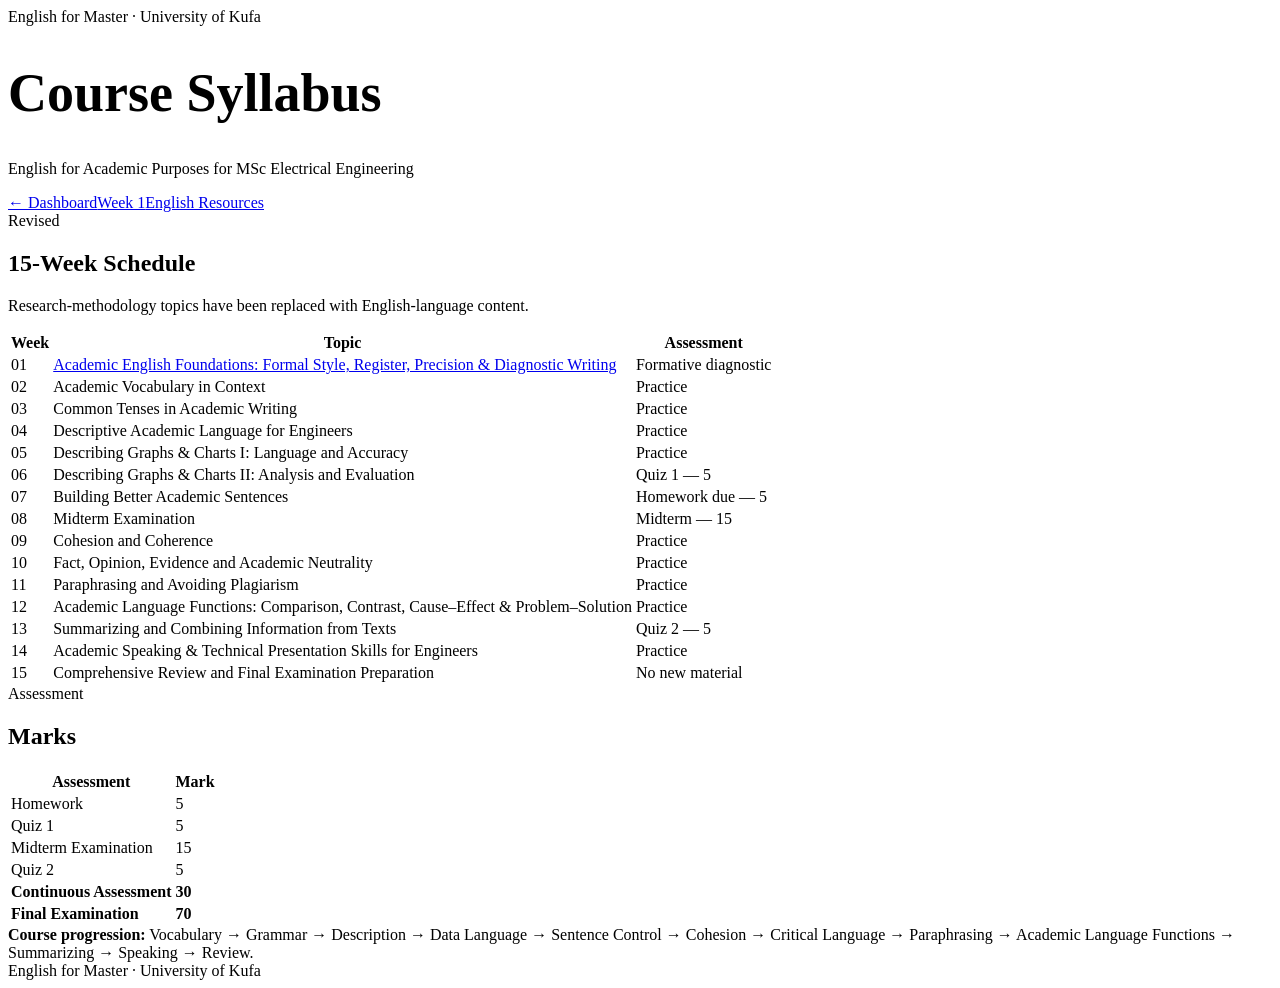
==== syllabus.html @ b372c128 "Add revised course syllabus" ====
<!doctype html><html lang="en"><head><meta charset="utf-8"><meta name="viewport" content="width=device-width,initial-scale=1"><title>Course Syllabus | English for Master</title><link rel="stylesheet" href="/style.css"></head><body><div class="wrap"><div class="site"><header><div class="ey">English for Master · University of Kufa</div><h1 class="hero" style="font-size:clamp(36px,5vw,54px)">Course Syllabus</h1><p class="deck">English for Academic Purposes for MSc Electrical Engineering</p><div class="actions"><a class="btn" href="/">← Dashboard</a><a class="btn alt" href="/week01.html">Week 1</a><a class="btn" href="/sources.html">English Resources</a></div></header><main><section><div class="head"><div><span class="label">Revised</span><h2>15-Week Schedule</h2></div><p>Research-methodology topics have been replaced with English-language content.</p></div><table><tr><th>Week</th><th>Topic</th><th>Assessment</th></tr><tr><td>01</td><td><a href="/week01.html">Academic English Foundations: Formal Style, Register, Precision & Diagnostic Writing</a></td><td>Formative diagnostic</td></tr><tr><td>02</td><td>Academic Vocabulary in Context</td><td>Practice</td></tr><tr><td>03</td><td>Common Tenses in Academic Writing</td><td>Practice</td></tr><tr><td>04</td><td>Descriptive Academic Language for Engineers</td><td>Practice</td></tr><tr><td>05</td><td>Describing Graphs & Charts I: Language and Accuracy</td><td>Practice</td></tr><tr><td>06</td><td>Describing Graphs & Charts II: Analysis and Evaluation</td><td>Quiz 1 — 5</td></tr><tr><td>07</td><td>Building Better Academic Sentences</td><td>Homework due — 5</td></tr><tr><td>08</td><td>Midterm Examination</td><td>Midterm — 15</td></tr><tr><td>09</td><td>Cohesion and Coherence</td><td>Practice</td></tr><tr><td>10</td><td>Fact, Opinion, Evidence and Academic Neutrality</td><td>Practice</td></tr><tr><td>11</td><td>Paraphrasing and Avoiding Plagiarism</td><td>Practice</td></tr><tr><td>12</td><td>Academic Language Functions: Comparison, Contrast, Cause–Effect & Problem–Solution</td><td>Practice</td></tr><tr><td>13</td><td>Summarizing and Combining Information from Texts</td><td>Quiz 2 — 5</td></tr><tr><td>14</td><td>Academic Speaking & Technical Presentation Skills for Engineers</td><td>Practice</td></tr><tr><td>15</td><td>Comprehensive Review and Final Examination Preparation</td><td>No new material</td></tr></table></section><section><div class="head"><div><span class="label">Assessment</span><h2>Marks</h2></div></div><table><tr><th>Assessment</th><th>Mark</th></tr><tr><td>Homework</td><td>5</td></tr><tr><td>Quiz 1</td><td>5</td></tr><tr><td>Midterm Examination</td><td>15</td></tr><tr><td>Quiz 2</td><td>5</td></tr><tr><td><strong>Continuous Assessment</strong></td><td><strong>30</strong></td></tr><tr><td><strong>Final Examination</strong></td><td><strong>70</strong></td></tr></table></section><section><div class="note"><strong>Course progression:</strong> Vocabulary → Grammar → Description → Data Language → Sentence Control → Cohesion → Critical Language → Paraphrasing → Academic Language Functions → Summarizing → Speaking → Review.</div></section></main><footer>English for Master · University of Kufa</footer></div></div></body></html>
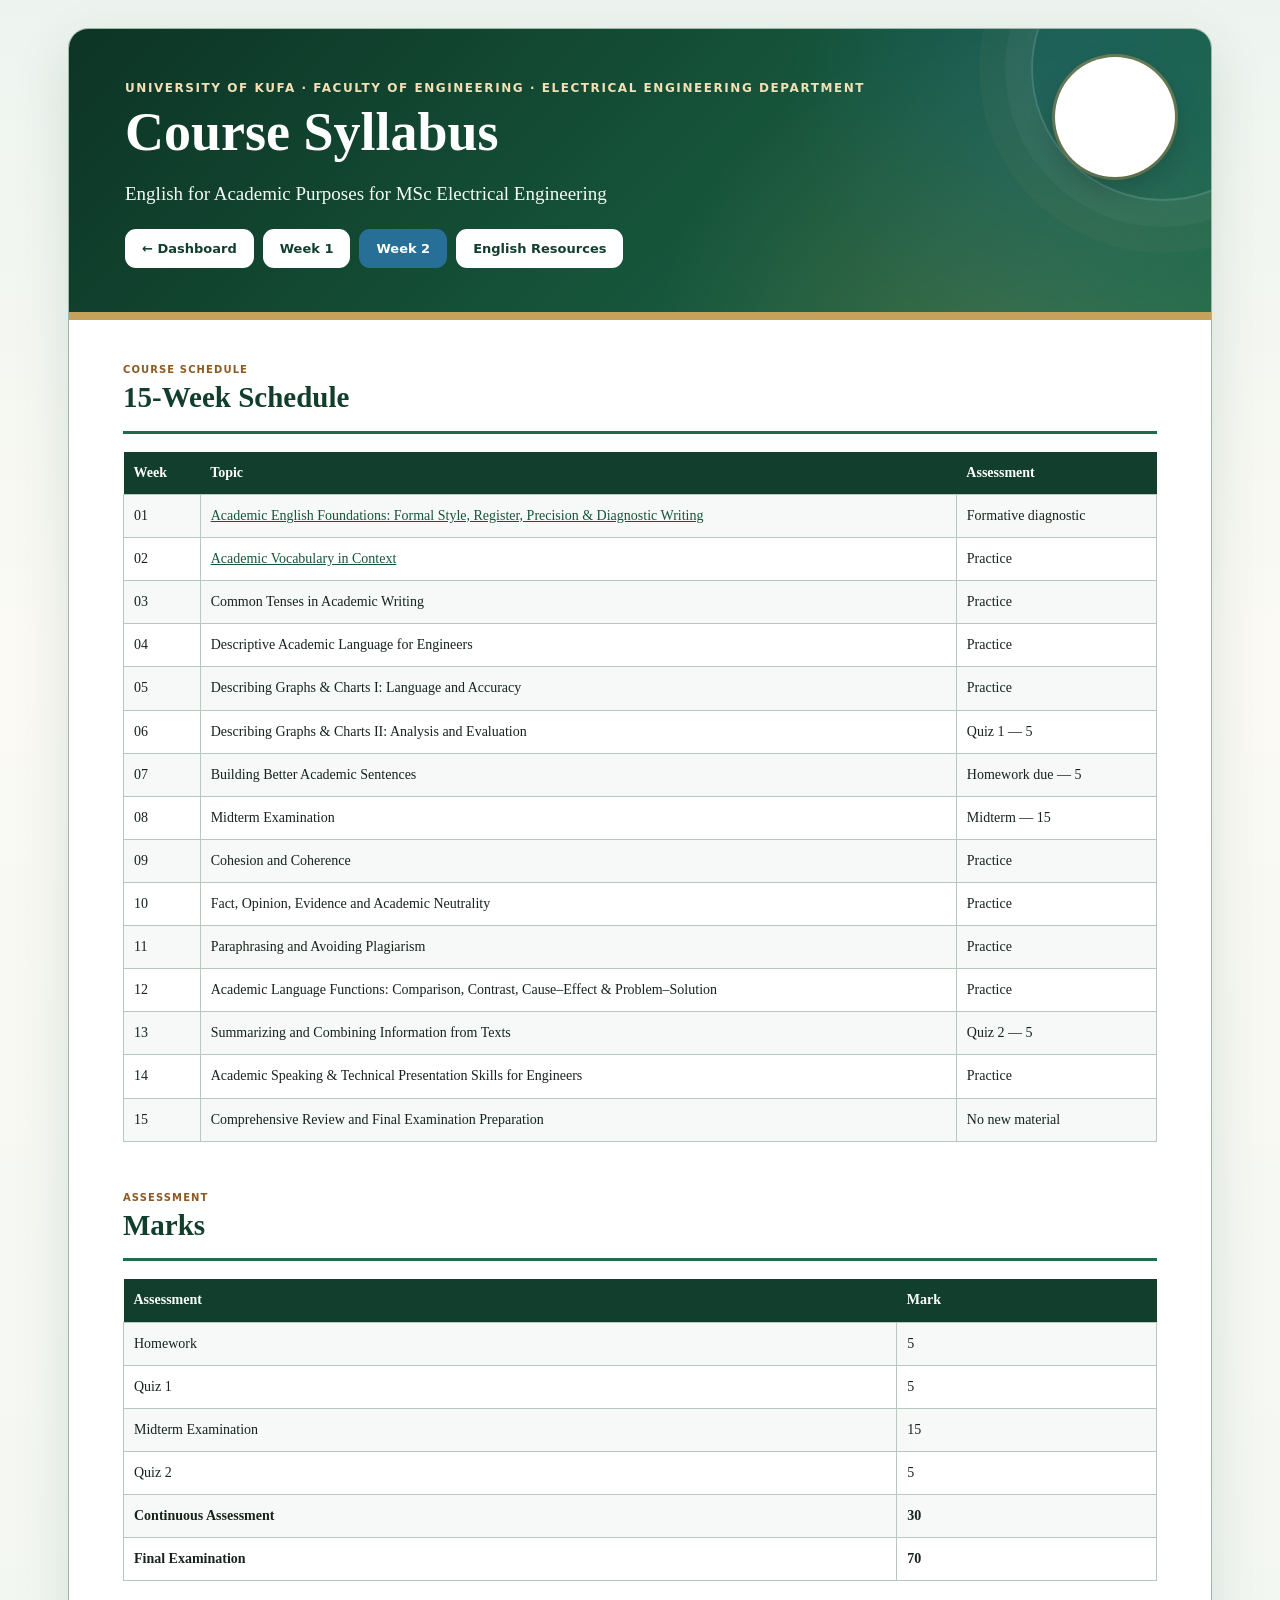
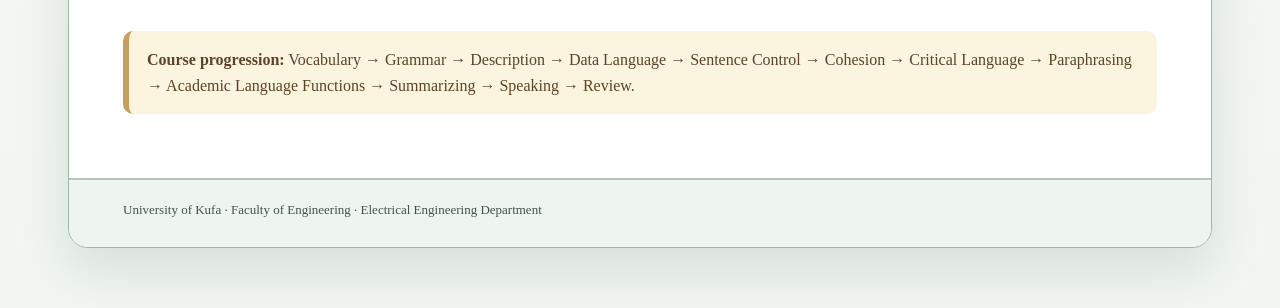
==== commit 1b2373a6: "Link Week 2 from syllabus" ====
--- a/syllabus.html
+++ b/syllabus.html
@@ -1 +1 @@
-<!doctype html><html lang="en"><head><meta charset="utf-8"><meta name="viewport" content="width=device-width,initial-scale=1"><title>Course Syllabus | English for Master</title><link rel="stylesheet" href="/style.css"></head><body><div class="wrap"><div class="site"><header><div class="ey">English for Master · University of Kufa</div><h1 class="hero" style="font-size:clamp(36px,5vw,54px)">Course Syllabus</h1><p class="deck">English for Academic Purposes for MSc Electrical Engineering</p><div class="actions"><a class="btn" href="/">← Dashboard</a><a class="btn alt" href="/week01.html">Week 1</a><a class="btn" href="/sources.html">English Resources</a></div></header><main><section><div class="head"><div><span class="label">Revised</span><h2>15-Week Schedule</h2></div><p>Research-methodology topics have been replaced with English-language content.</p></div><table><tr><th>Week</th><th>Topic</th><th>Assessment</th></tr><tr><td>01</td><td><a href="/week01.html">Academic English Foundations: Formal Style, Register, Precision & Diagnostic Writing</a></td><td>Formative diagnostic</td></tr><tr><td>02</td><td>Academic Vocabulary in Context</td><td>Practice</td></tr><tr><td>03</td><td>Common Tenses in Academic Writing</td><td>Practice</td></tr><tr><td>04</td><td>Descriptive Academic Language for Engineers</td><td>Practice</td></tr><tr><td>05</td><td>Describing Graphs & Charts I: Language and Accuracy</td><td>Practice</td></tr><tr><td>06</td><td>Describing Graphs & Charts II: Analysis and Evaluation</td><td>Quiz 1 — 5</td></tr><tr><td>07</td><td>Building Better Academic Sentences</td><td>Homework due — 5</td></tr><tr><td>08</td><td>Midterm Examination</td><td>Midterm — 15</td></tr><tr><td>09</td><td>Cohesion and Coherence</td><td>Practice</td></tr><tr><td>10</td><td>Fact, Opinion, Evidence and Academic Neutrality</td><td>Practice</td></tr><tr><td>11</td><td>Paraphrasing and Avoiding Plagiarism</td><td>Practice</td></tr><tr><td>12</td><td>Academic Language Functions: Comparison, Contrast, Cause–Effect & Problem–Solution</td><td>Practice</td></tr><tr><td>13</td><td>Summarizing and Combining Information from Texts</td><td>Quiz 2 — 5</td></tr><tr><td>14</td><td>Academic Speaking & Technical Presentation Skills for Engineers</td><td>Practice</td></tr><tr><td>15</td><td>Comprehensive Review and Final Examination Preparation</td><td>No new material</td></tr></table></section><section><div class="head"><div><span class="label">Assessment</span><h2>Marks</h2></div></div><table><tr><th>Assessment</th><th>Mark</th></tr><tr><td>Homework</td><td>5</td></tr><tr><td>Quiz 1</td><td>5</td></tr><tr><td>Midterm Examination</td><td>15</td></tr><tr><td>Quiz 2</td><td>5</td></tr><tr><td><strong>Continuous Assessment</strong></td><td><strong>30</strong></td></tr><tr><td><strong>Final Examination</strong></td><td><strong>70</strong></td></tr></table></section><section><div class="note"><strong>Course progression:</strong> Vocabulary → Grammar → Description → Data Language → Sentence Control → Cohesion → Critical Language → Paraphrasing → Academic Language Functions → Summarizing → Speaking → Review.</div></section></main><footer>English for Master · University of Kufa</footer></div></div></body></html>+<!doctype html><html lang="en"><head><meta charset="utf-8"><meta name="viewport" content="width=device-width,initial-scale=1"><meta name="theme-color" content="#155239"><title>Course Syllabus | English for Master</title><link rel="stylesheet" href="/style.css"><link rel="stylesheet" href="/kufa-theme.css"></head><body><div class="wrap"><div class="site"><header><div class="ey">University of Kufa · Faculty of Engineering · Electrical Engineering Department</div><h1 class="hero" style="font-size:clamp(36px,5vw,54px)">Course Syllabus</h1><p class="deck">English for Academic Purposes for MSc Electrical Engineering</p><div class="actions"><a class="btn" href="/">← Dashboard</a><a class="btn" href="/week01.html">Week 1</a><a class="btn alt" href="/week02.html">Week 2</a><a class="btn" href="/sources.html">English Resources</a></div></header><main><section><div class="head"><div><span class="label">Course schedule</span><h2>15-Week Schedule</h2></div></div><table><tr><th>Week</th><th>Topic</th><th>Assessment</th></tr><tr><td>01</td><td><a href="/week01.html">Academic English Foundations: Formal Style, Register, Precision & Diagnostic Writing</a></td><td>Formative diagnostic</td></tr><tr><td>02</td><td><a href="/week02.html">Academic Vocabulary in Context</a></td><td>Practice</td></tr><tr><td>03</td><td>Common Tenses in Academic Writing</td><td>Practice</td></tr><tr><td>04</td><td>Descriptive Academic Language for Engineers</td><td>Practice</td></tr><tr><td>05</td><td>Describing Graphs & Charts I: Language and Accuracy</td><td>Practice</td></tr><tr><td>06</td><td>Describing Graphs & Charts II: Analysis and Evaluation</td><td>Quiz 1 — 5</td></tr><tr><td>07</td><td>Building Better Academic Sentences</td><td>Homework due — 5</td></tr><tr><td>08</td><td>Midterm Examination</td><td>Midterm — 15</td></tr><tr><td>09</td><td>Cohesion and Coherence</td><td>Practice</td></tr><tr><td>10</td><td>Fact, Opinion, Evidence and Academic Neutrality</td><td>Practice</td></tr><tr><td>11</td><td>Paraphrasing and Avoiding Plagiarism</td><td>Practice</td></tr><tr><td>12</td><td>Academic Language Functions: Comparison, Contrast, Cause–Effect & Problem–Solution</td><td>Practice</td></tr><tr><td>13</td><td>Summarizing and Combining Information from Texts</td><td>Quiz 2 — 5</td></tr><tr><td>14</td><td>Academic Speaking & Technical Presentation Skills for Engineers</td><td>Practice</td></tr><tr><td>15</td><td>Comprehensive Review and Final Examination Preparation</td><td>No new material</td></tr></table></section><section><div class="head"><div><span class="label">Assessment</span><h2>Marks</h2></div></div><table><tr><th>Assessment</th><th>Mark</th></tr><tr><td>Homework</td><td>5</td></tr><tr><td>Quiz 1</td><td>5</td></tr><tr><td>Midterm Examination</td><td>15</td></tr><tr><td>Quiz 2</td><td>5</td></tr><tr><td><strong>Continuous Assessment</strong></td><td><strong>30</strong></td></tr><tr><td><strong>Final Examination</strong></td><td><strong>70</strong></td></tr></table></section><section><div class="note"><strong>Course progression:</strong> Vocabulary → Grammar → Description → Data Language → Sentence Control → Cohesion → Critical Language → Paraphrasing → Academic Language Functions → Summarizing → Speaking → Review.</div></section></main><footer>University of Kufa · Faculty of Engineering · Electrical Engineering Department</footer></div></div></body></html>
--- a/style.css
+++ b/style.css
@@ -0,0 +1,3 @@
+@import url('/base-style.css');
+@import url('/kufa-theme.css');
+@import url('/logo-fix.css');
--- a/kufa-theme.css
+++ b/kufa-theme.css
@@ -0,0 +1,171 @@
+/* University of Kufa inspired institutional theme
+   Palette direction follows the University's green-led visual identity and
+   the Faculty of Engineering's green / blue / gold accents. */
+:root{
+  --navy:#123f2d;
+  --blue:#1f6b4a;
+  --cyan:#276f97;
+  --gold:#c6a15b;
+  --orange:#a86c27;
+  --ink:#17231d;
+  --muted:#4d5e55;
+  --line:#b7c8bd;
+  --soft:#f3f7f4;
+  --green:#1f6b4a;
+  --kufa-green:#1f6b4a;
+  --kufa-green-dark:#123f2d;
+  --kufa-blue:#276f97;
+  --kufa-gold:#c6a15b;
+  --kufa-ivory:#fbfaf4;
+}
+
+body{
+  background:linear-gradient(180deg,#edf4ef 0,#fbfaf4 34%,#f1f6f2 100%);
+  color:var(--ink);
+}
+a{color:#15563b}
+.site{
+  border-color:#9eb8a8;
+  box-shadow:0 20px 55px rgba(18,63,45,.13);
+}
+header{
+  position:relative;
+  overflow:hidden;
+  padding-right:190px;
+  background:
+    radial-gradient(circle at 88% 16%,rgba(39,111,151,.32),transparent 28%),
+    radial-gradient(circle at 80% 120%,rgba(198,161,91,.18),transparent 34%),
+    linear-gradient(135deg,#0d3425 0%,#155239 52%,#1f6b4a 100%);
+  border-bottom:8px solid var(--kufa-gold);
+}
+/* Official University of Kufa seal, sourced from a University of Kufa faculty site. */
+header::before{
+  content:"";
+  position:absolute;
+  top:28px;
+  right:36px;
+  width:112px;
+  height:112px;
+  z-index:3;
+  border-radius:50%;
+  border:4px solid rgba(255,255,255,.92);
+  background:#fff url('https://physicalplanning.uokufa.edu.iq/wp-content/uploads/2020/03/%D8%B4%D8%B9%D8%A7%D8%B1-%D8%A7%D9%84%D8%AC%D8%A7%D9%85%D8%B9%D8%A9.jpg') center/92% auto no-repeat;
+  box-shadow:0 10px 28px rgba(0,0,0,.20),0 0 0 3px rgba(198,161,91,.45);
+}
+header::after{
+  content:"";
+  position:absolute;
+  width:260px;
+  height:260px;
+  right:-84px;
+  top:-92px;
+  border:2px solid rgba(255,255,255,.16);
+  border-radius:50%;
+  box-shadow:0 0 0 26px rgba(255,255,255,.035),0 0 0 52px rgba(198,161,91,.045);
+  pointer-events:none;
+}
+.ey{color:#f3dfb4;letter-spacing:.13em}
+.ey,.hero,.deck,.actions{position:relative;z-index:4}
+.hero,.deck,.actions{position:relative;z-index:4}
+.deck{color:#f6fbf7}
+.btn{color:var(--kufa-green-dark);border-color:#fff;background:#fff}
+.btn.alt{background:var(--kufa-blue);border-color:var(--kufa-blue);color:#fff}
+.btn.gold{background:var(--kufa-gold);border-color:var(--kufa-gold);color:#2f281d}
+.btn:hover{filter:brightness(.97)}
+
+nav{
+  background:#fff;
+  border-bottom:3px solid var(--kufa-gold);
+}
+nav a{color:#214b38}
+nav a:hover{background:var(--kufa-green);color:#fff}
+.week-page nav{
+  background:rgba(255,255,255,.97);
+  box-shadow:0 8px 20px rgba(18,63,45,.12);
+  border-bottom:3px solid var(--kufa-gold);
+}
+.week-page nav .nav-brand{background:var(--kufa-green-dark);border-color:var(--kufa-green-dark)}
+
+.head{border-bottom-color:var(--kufa-green)}
+.head h2,.card h3,.task h3,.resource h3,.resource-pro h3,.week h3,.outcome b,.micro strong{color:var(--kufa-green-dark)}
+.label,.section-kicker{color:#8b5b24}
+.key{color:#123f2d;background:linear-gradient(transparent 67%,#efe0b9 67%)}
+
+.card,.task,.week,.resource,.resource-pro,.slot,.outcome{border-color:var(--line)}
+.card{box-shadow:0 5px 16px rgba(18,63,45,.045)}
+.note{border-left-color:var(--kufa-gold);background:#fbf4df;color:#5b4427}
+.source{border-left-color:var(--kufa-green);background:#eef6f1;color:#214b38}
+.takeaway{background:#edf5ef;border-color:#a8c6b2;color:#244d39}
+.takeaway strong{color:#15563b}
+.lecture-callout{background:linear-gradient(135deg,#123f2d,#1f6b4a)}
+.lecture-callout strong{color:#f2d9a3}
+
+.outcome{border-top-color:var(--kufa-green)}
+.outcome:nth-child(2){border-top-color:var(--kufa-blue)}
+.outcome:nth-child(3){border-top-color:var(--kufa-gold)}
+.outcome:nth-child(4){border-top-color:#557d4b}
+
+th{background:var(--kufa-green-dark)}
+tr:nth-child(even) td{background:#f6f9f7}
+.slot .time{color:#15563b}
+.slot.break{background:#fbf4df;border-color:#d7bd83}
+
+.bad{background:#fff1ef}
+.good{background:#edf7f1;border-left-color:var(--kufa-green)}
+.prompt{background:#f5f8f6}
+.reveal-btn{border-color:var(--kufa-green);color:#15563b}
+.reveal-btn:hover{background:var(--kufa-green);color:#fff}
+.answer-key{border-color:#8fc3a6;border-left-color:var(--kufa-green);background:#eef8f2}
+.hedge-tools span{background:#edf5ef;color:#15563b;border-color:#a9cbb6}
+.conditions{background:#fbf4df;border-color:#d8bd82;color:#5b4427}
+.student-answer-note{background:#edf5ef;border-color:#b5cdbd;color:#365346}
+.practice-bank{border-color:#b7c8bd;background:linear-gradient(180deg,#f4f8f5,#fff)}
+.practice-badge{background:#e9f4ed;color:#15563b;border-color:#9bc3aa}
+.data-card,.choice-row{border-color:#c5d3ca;background:#f7faf8}
+.editing-passage{border-color:#d0b26f;background:#fbf6e7}
+
+.week{border-top-color:var(--kufa-green)}
+.week:nth-child(3n+2){border-top-color:var(--kufa-blue)}
+.week:nth-child(3n){border-top-color:var(--kufa-gold)}
+.week.review{background:#eef5f0;border-top-color:var(--kufa-green-dark)}
+.num{background:var(--kufa-green)}
+.status{background:#edf5ef;color:#15563b;border-color:#a7c8b3}
+.ready{background:#e9f5ee;color:#14593d;border-color:#8fc3a6}
+.open{border-color:var(--kufa-green);color:#15563b}
+
+.error-grid .card{border-top-color:var(--kufa-green)}
+.error-grid .card:nth-child(2){border-top-color:var(--kufa-blue)}
+.error-grid .card:nth-child(3){border-top-color:var(--kufa-gold)}
+.error-grid .card:nth-child(4){border-top-color:#7d6b43}
+.error-grid .card:nth-child(5){border-top-color:#527b49}
+.error-grid .card:nth-child(6){border-top-color:#466f65}
+
+.paper-phrase{
+  text-decoration-color:var(--kufa-gold)!important;
+}
+.paper-phrase::selection{background:#efe0b9}
+
+.completion{background:var(--kufa-green-dark)}
+.completebtn{background:var(--kufa-gold);color:#2f281d}
+.completebtn.done{background:#9cc6a9;color:#123f2d}
+footer{background:#eef5f0;border-top-color:#b2c7b9;color:#405449}
+
+@media(max-width:680px){
+  header{padding-right:22px}
+  header::before{
+    position:relative;
+    display:block;
+    top:auto;
+    right:auto;
+    width:78px;
+    height:78px;
+    margin:0 0 14px auto;
+    border-width:3px;
+  }
+}
+
+@media print{
+  header{background:#155239!important;border-bottom-color:#c6a15b!important;padding-right:120px}
+  header::before{width:72px;height:72px;top:9mm;right:8mm;box-shadow:none}
+  th{background:#123f2d!important}
+}
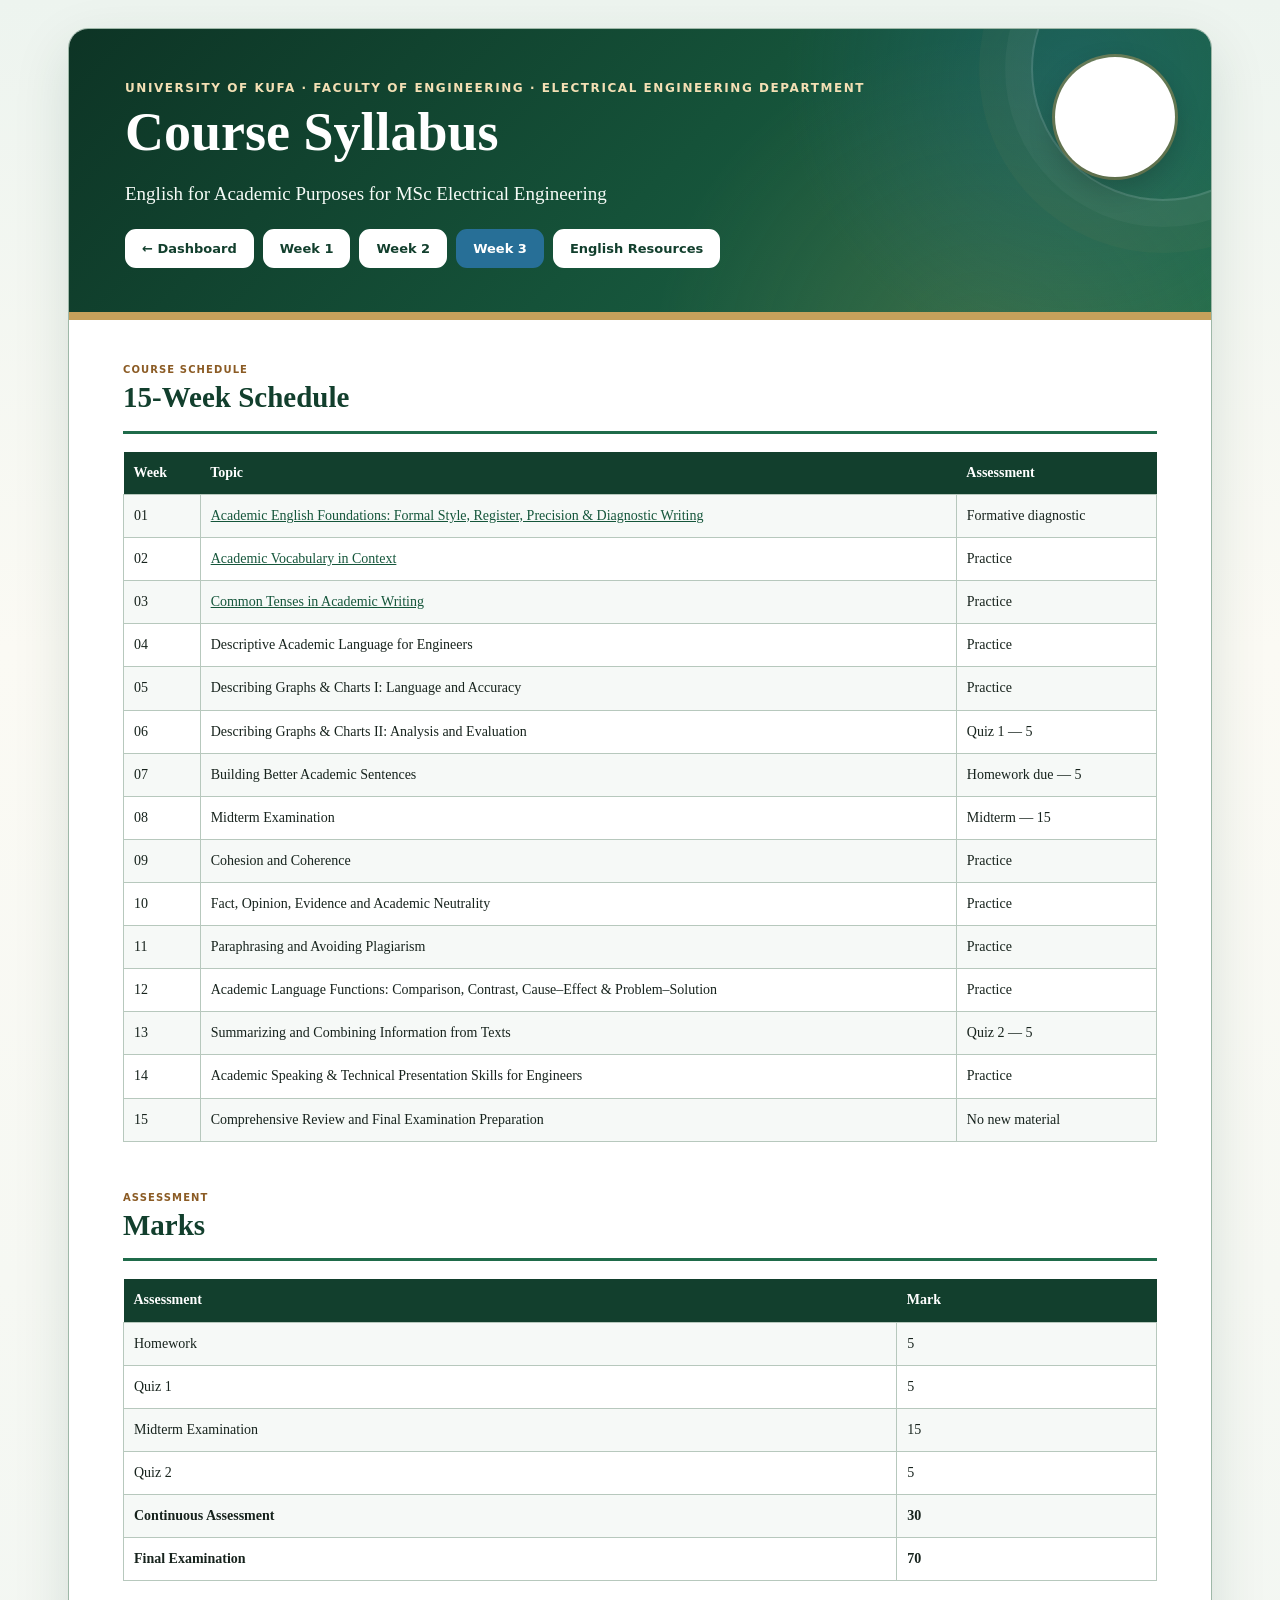
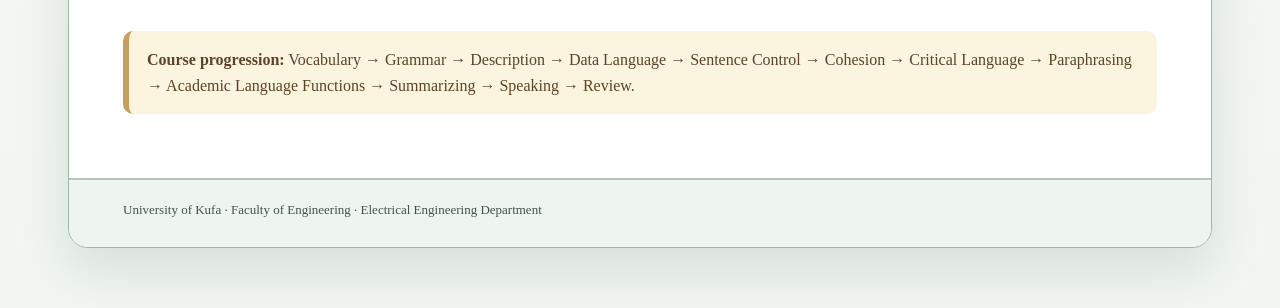
==== commit 2d890e6e: "Link Week 3 from syllabus" ====
--- a/syllabus.html
+++ b/syllabus.html
@@ -1 +1 @@
-<!doctype html><html lang="en"><head><meta charset="utf-8"><meta name="viewport" content="width=device-width,initial-scale=1"><meta name="theme-color" content="#155239"><title>Course Syllabus | English for Master</title><link rel="stylesheet" href="/style.css"><link rel="stylesheet" href="/kufa-theme.css"></head><body><div class="wrap"><div class="site"><header><div class="ey">University of Kufa · Faculty of Engineering · Electrical Engineering Department</div><h1 class="hero" style="font-size:clamp(36px,5vw,54px)">Course Syllabus</h1><p class="deck">English for Academic Purposes for MSc Electrical Engineering</p><div class="actions"><a class="btn" href="/">← Dashboard</a><a class="btn" href="/week01.html">Week 1</a><a class="btn alt" href="/week02.html">Week 2</a><a class="btn" href="/sources.html">English Resources</a></div></header><main><section><div class="head"><div><span class="label">Course schedule</span><h2>15-Week Schedule</h2></div></div><table><tr><th>Week</th><th>Topic</th><th>Assessment</th></tr><tr><td>01</td><td><a href="/week01.html">Academic English Foundations: Formal Style, Register, Precision & Diagnostic Writing</a></td><td>Formative diagnostic</td></tr><tr><td>02</td><td><a href="/week02.html">Academic Vocabulary in Context</a></td><td>Practice</td></tr><tr><td>03</td><td>Common Tenses in Academic Writing</td><td>Practice</td></tr><tr><td>04</td><td>Descriptive Academic Language for Engineers</td><td>Practice</td></tr><tr><td>05</td><td>Describing Graphs & Charts I: Language and Accuracy</td><td>Practice</td></tr><tr><td>06</td><td>Describing Graphs & Charts II: Analysis and Evaluation</td><td>Quiz 1 — 5</td></tr><tr><td>07</td><td>Building Better Academic Sentences</td><td>Homework due — 5</td></tr><tr><td>08</td><td>Midterm Examination</td><td>Midterm — 15</td></tr><tr><td>09</td><td>Cohesion and Coherence</td><td>Practice</td></tr><tr><td>10</td><td>Fact, Opinion, Evidence and Academic Neutrality</td><td>Practice</td></tr><tr><td>11</td><td>Paraphrasing and Avoiding Plagiarism</td><td>Practice</td></tr><tr><td>12</td><td>Academic Language Functions: Comparison, Contrast, Cause–Effect & Problem–Solution</td><td>Practice</td></tr><tr><td>13</td><td>Summarizing and Combining Information from Texts</td><td>Quiz 2 — 5</td></tr><tr><td>14</td><td>Academic Speaking & Technical Presentation Skills for Engineers</td><td>Practice</td></tr><tr><td>15</td><td>Comprehensive Review and Final Examination Preparation</td><td>No new material</td></tr></table></section><section><div class="head"><div><span class="label">Assessment</span><h2>Marks</h2></div></div><table><tr><th>Assessment</th><th>Mark</th></tr><tr><td>Homework</td><td>5</td></tr><tr><td>Quiz 1</td><td>5</td></tr><tr><td>Midterm Examination</td><td>15</td></tr><tr><td>Quiz 2</td><td>5</td></tr><tr><td><strong>Continuous Assessment</strong></td><td><strong>30</strong></td></tr><tr><td><strong>Final Examination</strong></td><td><strong>70</strong></td></tr></table></section><section><div class="note"><strong>Course progression:</strong> Vocabulary → Grammar → Description → Data Language → Sentence Control → Cohesion → Critical Language → Paraphrasing → Academic Language Functions → Summarizing → Speaking → Review.</div></section></main><footer>University of Kufa · Faculty of Engineering · Electrical Engineering Department</footer></div></div></body></html>+<!doctype html><html lang="en"><head><meta charset="utf-8"><meta name="viewport" content="width=device-width,initial-scale=1"><meta name="theme-color" content="#155239"><title>Course Syllabus | English for Master</title><link rel="stylesheet" href="/style.css"><link rel="stylesheet" href="/kufa-theme.css"></head><body><div class="wrap"><div class="site"><header><div class="ey">University of Kufa · Faculty of Engineering · Electrical Engineering Department</div><h1 class="hero" style="font-size:clamp(36px,5vw,54px)">Course Syllabus</h1><p class="deck">English for Academic Purposes for MSc Electrical Engineering</p><div class="actions"><a class="btn" href="/">← Dashboard</a><a class="btn" href="/week01.html">Week 1</a><a class="btn" href="/week02.html">Week 2</a><a class="btn alt" href="/week03.html">Week 3</a><a class="btn" href="/sources.html">English Resources</a></div></header><main><section><div class="head"><div><span class="label">Course schedule</span><h2>15-Week Schedule</h2></div></div><table><tr><th>Week</th><th>Topic</th><th>Assessment</th></tr><tr><td>01</td><td><a href="/week01.html">Academic English Foundations: Formal Style, Register, Precision & Diagnostic Writing</a></td><td>Formative diagnostic</td></tr><tr><td>02</td><td><a href="/week02.html">Academic Vocabulary in Context</a></td><td>Practice</td></tr><tr><td>03</td><td><a href="/week03.html">Common Tenses in Academic Writing</a></td><td>Practice</td></tr><tr><td>04</td><td>Descriptive Academic Language for Engineers</td><td>Practice</td></tr><tr><td>05</td><td>Describing Graphs & Charts I: Language and Accuracy</td><td>Practice</td></tr><tr><td>06</td><td>Describing Graphs & Charts II: Analysis and Evaluation</td><td>Quiz 1 — 5</td></tr><tr><td>07</td><td>Building Better Academic Sentences</td><td>Homework due — 5</td></tr><tr><td>08</td><td>Midterm Examination</td><td>Midterm — 15</td></tr><tr><td>09</td><td>Cohesion and Coherence</td><td>Practice</td></tr><tr><td>10</td><td>Fact, Opinion, Evidence and Academic Neutrality</td><td>Practice</td></tr><tr><td>11</td><td>Paraphrasing and Avoiding Plagiarism</td><td>Practice</td></tr><tr><td>12</td><td>Academic Language Functions: Comparison, Contrast, Cause–Effect & Problem–Solution</td><td>Practice</td></tr><tr><td>13</td><td>Summarizing and Combining Information from Texts</td><td>Quiz 2 — 5</td></tr><tr><td>14</td><td>Academic Speaking & Technical Presentation Skills for Engineers</td><td>Practice</td></tr><tr><td>15</td><td>Comprehensive Review and Final Examination Preparation</td><td>No new material</td></tr></table></section><section><div class="head"><div><span class="label">Assessment</span><h2>Marks</h2></div></div><table><tr><th>Assessment</th><th>Mark</th></tr><tr><td>Homework</td><td>5</td></tr><tr><td>Quiz 1</td><td>5</td></tr><tr><td>Midterm Examination</td><td>15</td></tr><tr><td>Quiz 2</td><td>5</td></tr><tr><td><strong>Continuous Assessment</strong></td><td><strong>30</strong></td></tr><tr><td><strong>Final Examination</strong></td><td><strong>70</strong></td></tr></table></section><section><div class="note"><strong>Course progression:</strong> Vocabulary → Grammar → Description → Data Language → Sentence Control → Cohesion → Critical Language → Paraphrasing → Academic Language Functions → Summarizing → Speaking → Review.</div></section></main><footer>University of Kufa · Faculty of Engineering · Electrical Engineering Department</footer></div></div></body></html>
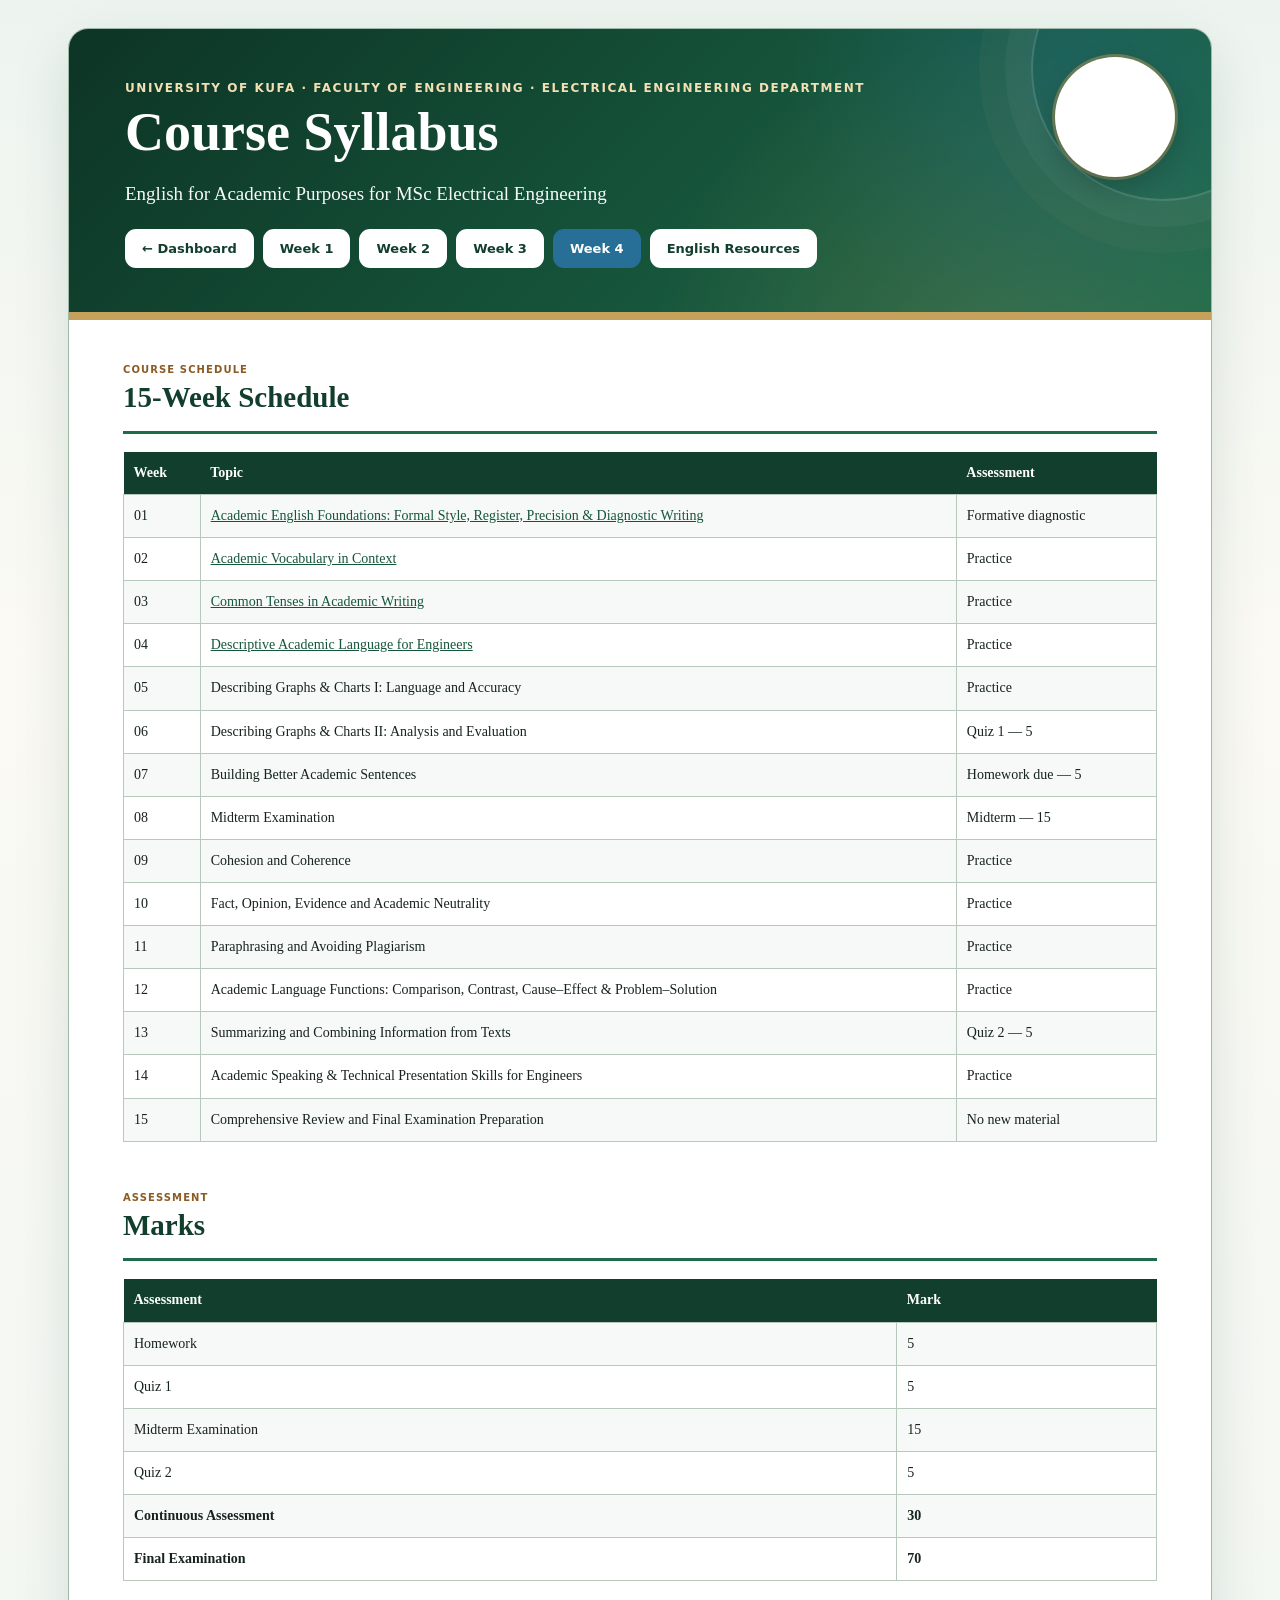
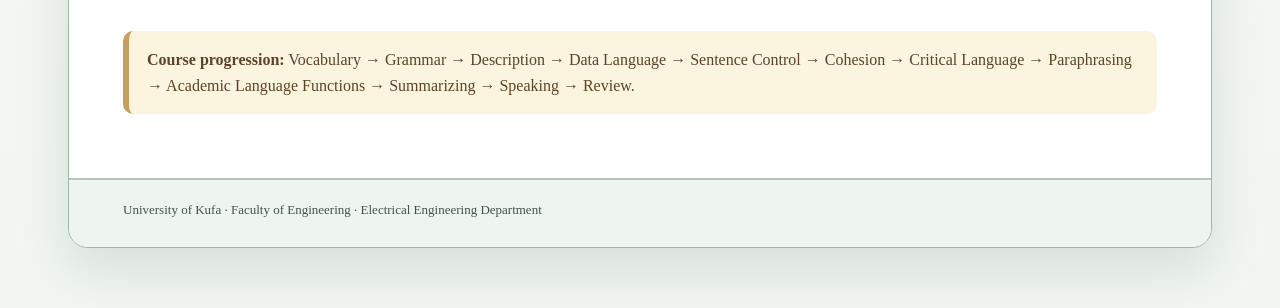
==== commit 6ada3c7e: "Link Week 4 from syllabus" ====
--- a/syllabus.html
+++ b/syllabus.html
@@ -1 +1 @@
-<!doctype html><html lang="en"><head><meta charset="utf-8"><meta name="viewport" content="width=device-width,initial-scale=1"><meta name="theme-color" content="#155239"><title>Course Syllabus | English for Master</title><link rel="stylesheet" href="/style.css"><link rel="stylesheet" href="/kufa-theme.css"></head><body><div class="wrap"><div class="site"><header><div class="ey">University of Kufa · Faculty of Engineering · Electrical Engineering Department</div><h1 class="hero" style="font-size:clamp(36px,5vw,54px)">Course Syllabus</h1><p class="deck">English for Academic Purposes for MSc Electrical Engineering</p><div class="actions"><a class="btn" href="/">← Dashboard</a><a class="btn" href="/week01.html">Week 1</a><a class="btn" href="/week02.html">Week 2</a><a class="btn alt" href="/week03.html">Week 3</a><a class="btn" href="/sources.html">English Resources</a></div></header><main><section><div class="head"><div><span class="label">Course schedule</span><h2>15-Week Schedule</h2></div></div><table><tr><th>Week</th><th>Topic</th><th>Assessment</th></tr><tr><td>01</td><td><a href="/week01.html">Academic English Foundations: Formal Style, Register, Precision & Diagnostic Writing</a></td><td>Formative diagnostic</td></tr><tr><td>02</td><td><a href="/week02.html">Academic Vocabulary in Context</a></td><td>Practice</td></tr><tr><td>03</td><td><a href="/week03.html">Common Tenses in Academic Writing</a></td><td>Practice</td></tr><tr><td>04</td><td>Descriptive Academic Language for Engineers</td><td>Practice</td></tr><tr><td>05</td><td>Describing Graphs & Charts I: Language and Accuracy</td><td>Practice</td></tr><tr><td>06</td><td>Describing Graphs & Charts II: Analysis and Evaluation</td><td>Quiz 1 — 5</td></tr><tr><td>07</td><td>Building Better Academic Sentences</td><td>Homework due — 5</td></tr><tr><td>08</td><td>Midterm Examination</td><td>Midterm — 15</td></tr><tr><td>09</td><td>Cohesion and Coherence</td><td>Practice</td></tr><tr><td>10</td><td>Fact, Opinion, Evidence and Academic Neutrality</td><td>Practice</td></tr><tr><td>11</td><td>Paraphrasing and Avoiding Plagiarism</td><td>Practice</td></tr><tr><td>12</td><td>Academic Language Functions: Comparison, Contrast, Cause–Effect & Problem–Solution</td><td>Practice</td></tr><tr><td>13</td><td>Summarizing and Combining Information from Texts</td><td>Quiz 2 — 5</td></tr><tr><td>14</td><td>Academic Speaking & Technical Presentation Skills for Engineers</td><td>Practice</td></tr><tr><td>15</td><td>Comprehensive Review and Final Examination Preparation</td><td>No new material</td></tr></table></section><section><div class="head"><div><span class="label">Assessment</span><h2>Marks</h2></div></div><table><tr><th>Assessment</th><th>Mark</th></tr><tr><td>Homework</td><td>5</td></tr><tr><td>Quiz 1</td><td>5</td></tr><tr><td>Midterm Examination</td><td>15</td></tr><tr><td>Quiz 2</td><td>5</td></tr><tr><td><strong>Continuous Assessment</strong></td><td><strong>30</strong></td></tr><tr><td><strong>Final Examination</strong></td><td><strong>70</strong></td></tr></table></section><section><div class="note"><strong>Course progression:</strong> Vocabulary → Grammar → Description → Data Language → Sentence Control → Cohesion → Critical Language → Paraphrasing → Academic Language Functions → Summarizing → Speaking → Review.</div></section></main><footer>University of Kufa · Faculty of Engineering · Electrical Engineering Department</footer></div></div></body></html>+<!doctype html><html lang="en"><head><meta charset="utf-8"><meta name="viewport" content="width=device-width,initial-scale=1"><meta name="theme-color" content="#155239"><title>Course Syllabus | English for Master</title><link rel="stylesheet" href="/style.css"><link rel="stylesheet" href="/kufa-theme.css"></head><body><div class="wrap"><div class="site"><header><div class="ey">University of Kufa · Faculty of Engineering · Electrical Engineering Department</div><h1 class="hero" style="font-size:clamp(36px,5vw,54px)">Course Syllabus</h1><p class="deck">English for Academic Purposes for MSc Electrical Engineering</p><div class="actions"><a class="btn" href="/">← Dashboard</a><a class="btn" href="/week01.html">Week 1</a><a class="btn" href="/week02.html">Week 2</a><a class="btn" href="/week03.html">Week 3</a><a class="btn alt" href="/week04.html">Week 4</a><a class="btn" href="/sources.html">English Resources</a></div></header><main><section><div class="head"><div><span class="label">Course schedule</span><h2>15-Week Schedule</h2></div></div><table><tr><th>Week</th><th>Topic</th><th>Assessment</th></tr><tr><td>01</td><td><a href="/week01.html">Academic English Foundations: Formal Style, Register, Precision & Diagnostic Writing</a></td><td>Formative diagnostic</td></tr><tr><td>02</td><td><a href="/week02.html">Academic Vocabulary in Context</a></td><td>Practice</td></tr><tr><td>03</td><td><a href="/week03.html">Common Tenses in Academic Writing</a></td><td>Practice</td></tr><tr><td>04</td><td><a href="/week04.html">Descriptive Academic Language for Engineers</a></td><td>Practice</td></tr><tr><td>05</td><td>Describing Graphs & Charts I: Language and Accuracy</td><td>Practice</td></tr><tr><td>06</td><td>Describing Graphs & Charts II: Analysis and Evaluation</td><td>Quiz 1 — 5</td></tr><tr><td>07</td><td>Building Better Academic Sentences</td><td>Homework due — 5</td></tr><tr><td>08</td><td>Midterm Examination</td><td>Midterm — 15</td></tr><tr><td>09</td><td>Cohesion and Coherence</td><td>Practice</td></tr><tr><td>10</td><td>Fact, Opinion, Evidence and Academic Neutrality</td><td>Practice</td></tr><tr><td>11</td><td>Paraphrasing and Avoiding Plagiarism</td><td>Practice</td></tr><tr><td>12</td><td>Academic Language Functions: Comparison, Contrast, Cause–Effect & Problem–Solution</td><td>Practice</td></tr><tr><td>13</td><td>Summarizing and Combining Information from Texts</td><td>Quiz 2 — 5</td></tr><tr><td>14</td><td>Academic Speaking & Technical Presentation Skills for Engineers</td><td>Practice</td></tr><tr><td>15</td><td>Comprehensive Review and Final Examination Preparation</td><td>No new material</td></tr></table></section><section><div class="head"><div><span class="label">Assessment</span><h2>Marks</h2></div></div><table><tr><th>Assessment</th><th>Mark</th></tr><tr><td>Homework</td><td>5</td></tr><tr><td>Quiz 1</td><td>5</td></tr><tr><td>Midterm Examination</td><td>15</td></tr><tr><td>Quiz 2</td><td>5</td></tr><tr><td><strong>Continuous Assessment</strong></td><td><strong>30</strong></td></tr><tr><td><strong>Final Examination</strong></td><td><strong>70</strong></td></tr></table></section><section><div class="note"><strong>Course progression:</strong> Vocabulary → Grammar → Description → Data Language → Sentence Control → Cohesion → Critical Language → Paraphrasing → Academic Language Functions → Summarizing → Speaking → Review.</div></section></main><footer>University of Kufa · Faculty of Engineering · Electrical Engineering Department</footer></div></div></body></html>
